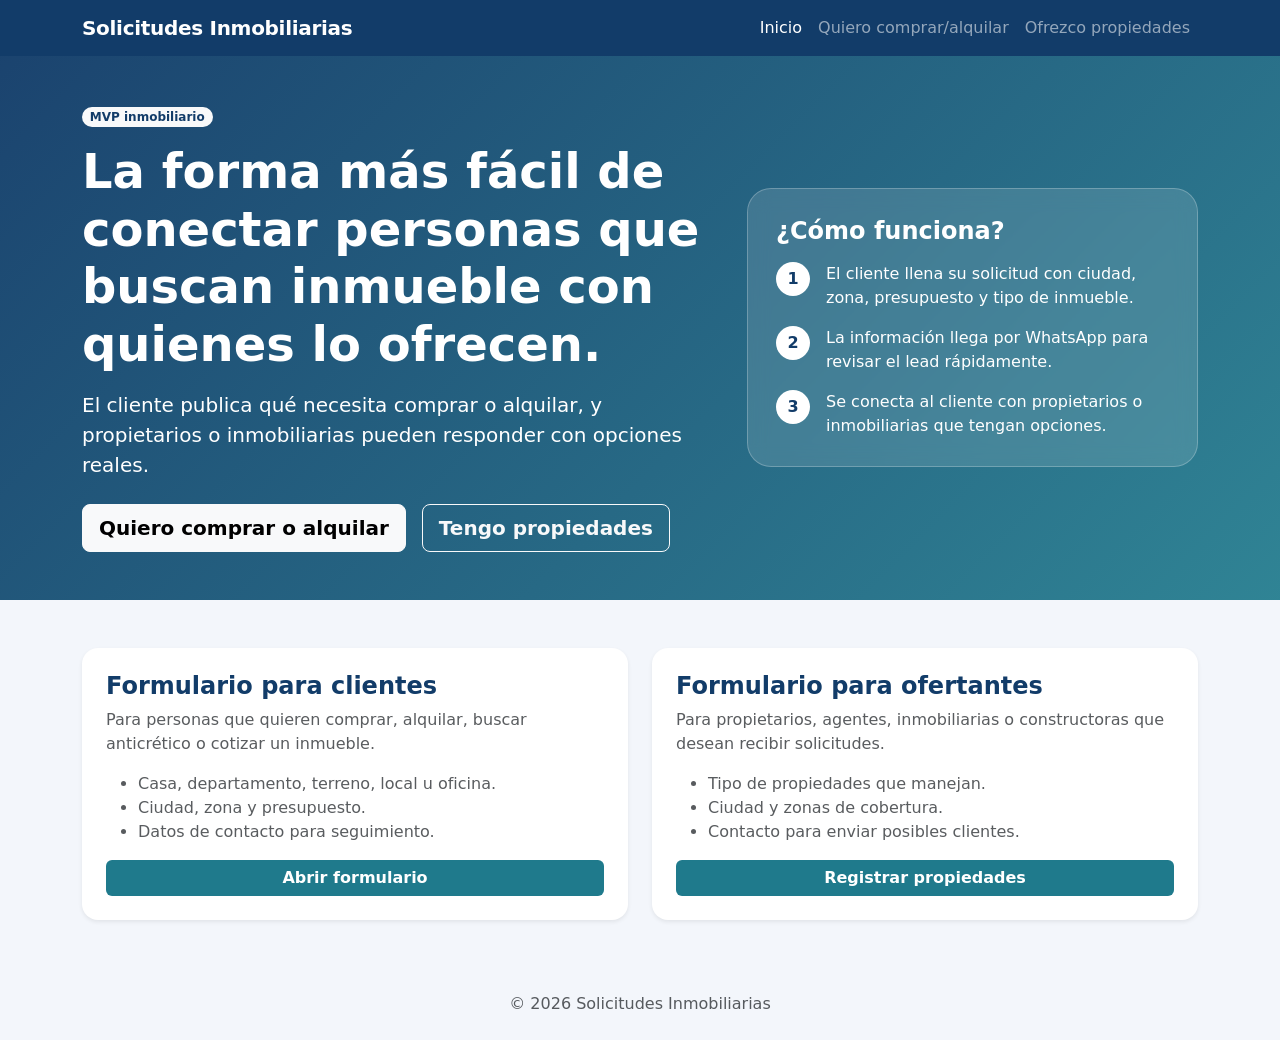
==== index.html @ d3683dda "Primer proyecto" ====
<!doctype html>
<html lang="es">
<head>
  <meta charset="utf-8">
  <meta name="viewport" content="width=device-width, initial-scale=1">
  <title>Solicitudes Inmobiliarias | Inicio</title>

  <!-- Bootstrap 5 -->
  <link href="https://cdn.jsdelivr.net/npm/bootstrap@5.3.3/dist/css/bootstrap.min.css" rel="stylesheet">
  <link rel="stylesheet" href="assets/css/styles.css">
</head>
<body>
  <nav class="navbar navbar-expand-lg navbar-dark bg-primary-custom">
    <div class="container">
      <a class="navbar-brand fw-bold" href="index.html">Solicitudes Inmobiliarias</a>
      <button class="navbar-toggler" type="button" data-bs-toggle="collapse" data-bs-target="#menuPrincipal">
        <span class="navbar-toggler-icon"></span>
      </button>

      <div class="collapse navbar-collapse" id="menuPrincipal">
        <ul class="navbar-nav ms-auto">
          <li class="nav-item"><a class="nav-link active" href="index.html">Inicio</a></li>
          <li class="nav-item"><a class="nav-link" href="comprador.html">Quiero comprar/alquilar</a></li>
          <li class="nav-item"><a class="nav-link" href="ofertante.html">Ofrezco propiedades</a></li>
        </ul>
      </div>
    </div>
  </nav>

  <header class="hero-section text-white">
    <div class="container py-5">
      <div class="row align-items-center g-4">
        <div class="col-lg-7">
          <span class="badge rounded-pill bg-light text-primary-custom mb-3">MVP inmobiliario</span>
          <h1 class="display-5 fw-bold">La forma más fácil de conectar personas que buscan inmueble con quienes lo ofrecen.</h1>
          <p class="lead mt-3">
            El cliente publica qué necesita comprar o alquilar, y propietarios o inmobiliarias pueden responder con opciones reales.
          </p>
          <div class="d-flex flex-column flex-sm-row gap-3 mt-4">
            <a href="comprador.html" class="btn btn-light btn-lg fw-bold">Quiero comprar o alquilar</a>
            <a href="ofertante.html" class="btn btn-outline-light btn-lg fw-bold">Tengo propiedades</a>
          </div>
        </div>

        <div class="col-lg-5">
          <div class="hero-card">
            <h2 class="h4 fw-bold mb-3">¿Cómo funciona?</h2>
            <div class="d-flex gap-3 mb-3">
              <div class="step-number">1</div>
              <p class="mb-0">El cliente llena su solicitud con ciudad, zona, presupuesto y tipo de inmueble.</p>
            </div>
            <div class="d-flex gap-3 mb-3">
              <div class="step-number">2</div>
              <p class="mb-0">La información llega por WhatsApp para revisar el lead rápidamente.</p>
            </div>
            <div class="d-flex gap-3">
              <div class="step-number">3</div>
              <p class="mb-0">Se conecta al cliente con propietarios o inmobiliarias que tengan opciones.</p>
            </div>
          </div>
        </div>
      </div>
    </div>
  </header>

  <main class="container py-5">
    <div class="row g-4">
      <div class="col-md-6">
        <div class="card h-100 shadow-sm border-0 rounded-4">
          <div class="card-body p-4">
            <h2 class="h4 fw-bold text-primary-custom">Formulario para clientes</h2>
            <p class="text-muted">
              Para personas que quieren comprar, alquilar, buscar anticrético o cotizar un inmueble.
            </p>
            <ul class="text-muted">
              <li>Casa, departamento, terreno, local u oficina.</li>
              <li>Ciudad, zona y presupuesto.</li>
              <li>Datos de contacto para seguimiento.</li>
            </ul>
            <a href="comprador.html" class="btn btn-primary-custom w-100 fw-bold">Abrir formulario</a>
          </div>
        </div>
      </div>

      <div class="col-md-6">
        <div class="card h-100 shadow-sm border-0 rounded-4">
          <div class="card-body p-4">
            <h2 class="h4 fw-bold text-primary-custom">Formulario para ofertantes</h2>
            <p class="text-muted">
              Para propietarios, agentes, inmobiliarias o constructoras que desean recibir solicitudes.
            </p>
            <ul class="text-muted">
              <li>Tipo de propiedades que manejan.</li>
              <li>Ciudad y zonas de cobertura.</li>
              <li>Contacto para enviar posibles clientes.</li>
            </ul>
            <a href="ofertante.html" class="btn btn-primary-custom w-100 fw-bold">Registrar propiedades</a>
          </div>
        </div>
      </div>
    </div>
  </main>

  <footer class="py-4 text-center text-muted">
    <div class="container">
      © 2026 Solicitudes Inmobiliarias
    </div>
  </footer>

  <script src="https://cdn.jsdelivr.net/npm/bootstrap@5.3.3/dist/js/bootstrap.bundle.min.js"></script>
</body>
</html>
---- assets/css/styles.css ----
/* Estilos propios encima de Bootstrap */

:root {
  --primary-custom: #123c69;
  --secondary-custom: #1f7a8c;
  --soft-bg: #f3f6fb;
}

body {
  background: var(--soft-bg);
}

.bg-primary-custom {
  background: var(--primary-custom);
}

.text-primary-custom {
  color: var(--primary-custom);
}

.btn-primary-custom {
  background: var(--secondary-custom);
  color: #fff;
  border: none;
}

.btn-primary-custom:hover {
  background: #155f6d;
  color: #fff;
}

.hero-section {
  background:
    linear-gradient(135deg, rgba(18, 60, 105, 0.96), rgba(31, 122, 140, 0.92)),
    radial-gradient(circle at top right, rgba(255,255,255,0.2), transparent 35%);
  min-height: 440px;
  display: flex;
  align-items: center;
}

.page-header {
  background: linear-gradient(135deg, var(--primary-custom), var(--secondary-custom));
}

.hero-card {
  background: rgba(255, 255, 255, 0.13);
  border: 1px solid rgba(255, 255, 255, 0.24);
  backdrop-filter: blur(10px);
  border-radius: 24px;
  padding: 28px;
}

.step-number {
  width: 34px;
  min-width: 34px;
  height: 34px;
  border-radius: 50%;
  background: #fff;
  color: var(--primary-custom);
  display: flex;
  align-items: center;
  justify-content: center;
  font-weight: 800;
}

.option-box {
  background: #f7f9fc;
  border: 1px solid #e0e7ef;
  border-radius: 12px;
  padding: 12px 14px;
  height: 100%;
}

.form-control,
.form-select {
  border-radius: 12px;
  padding: 12px 14px;
}

.card {
  overflow: hidden;
}

.navbar-brand {
  letter-spacing: -0.3px;
}
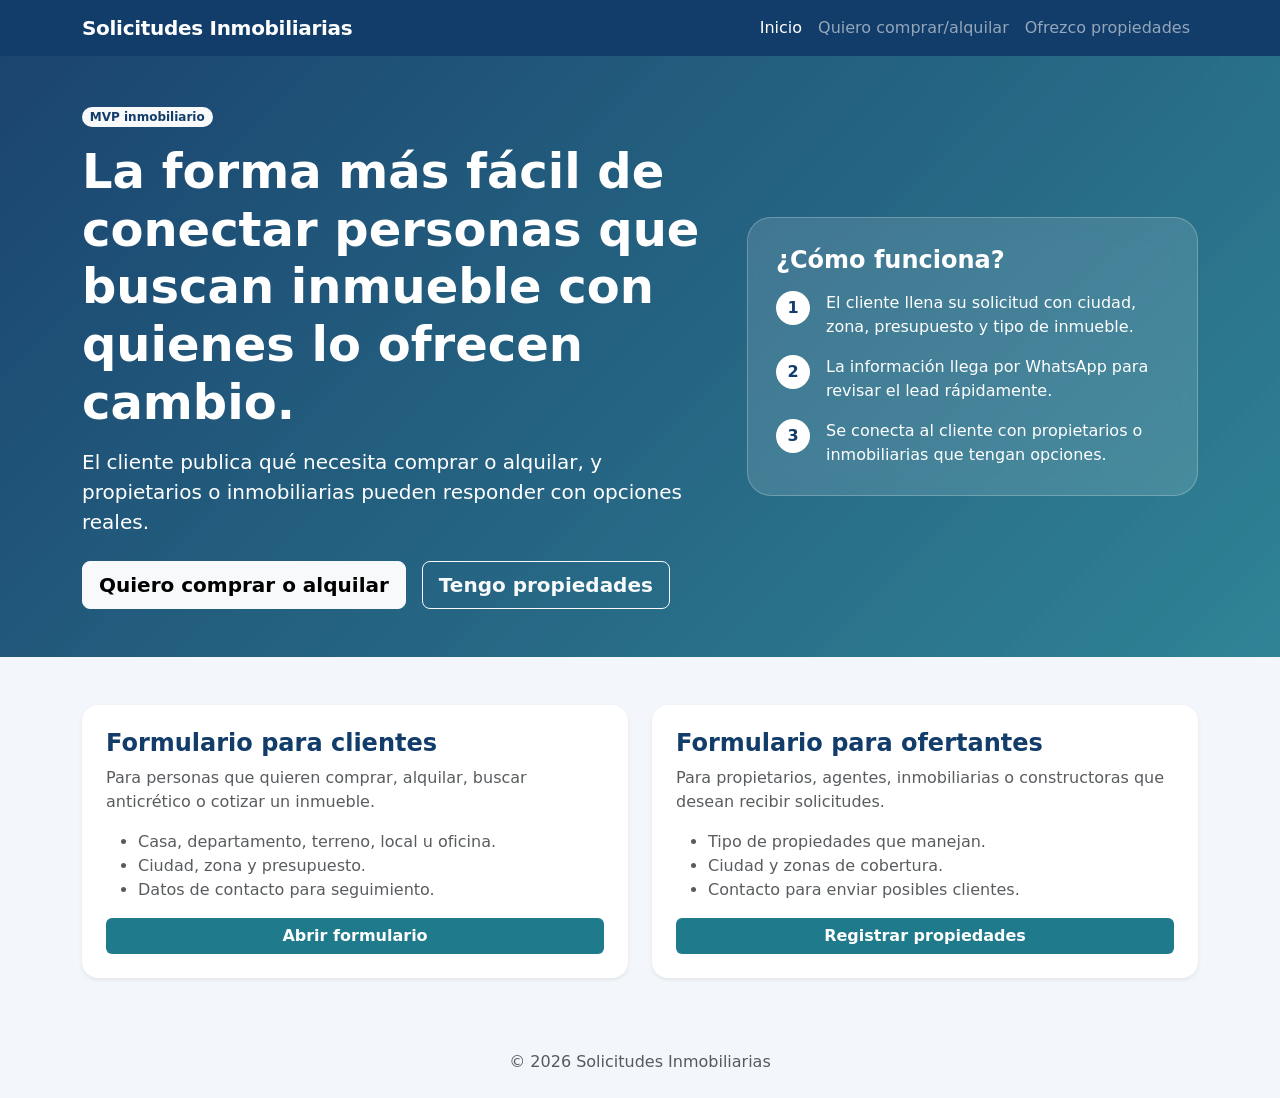
==== commit 7fe46e65: "Actualizo página principal" ====
--- a/index.html
+++ b/index.html
@@ -32,7 +32,7 @@
       <div class="row align-items-center g-4">
         <div class="col-lg-7">
           <span class="badge rounded-pill bg-light text-primary-custom mb-3">MVP inmobiliario</span>
-          <h1 class="display-5 fw-bold">La forma más fácil de conectar personas que buscan inmueble con quienes lo ofrecen.</h1>
+          <h1 class="display-5 fw-bold">La forma más fácil de conectar personas que buscan inmueble con quienes lo ofrecen cambio.</h1>
           <p class="lead mt-3">
             El cliente publica qué necesita comprar o alquilar, y propietarios o inmobiliarias pueden responder con opciones reales.
           </p>
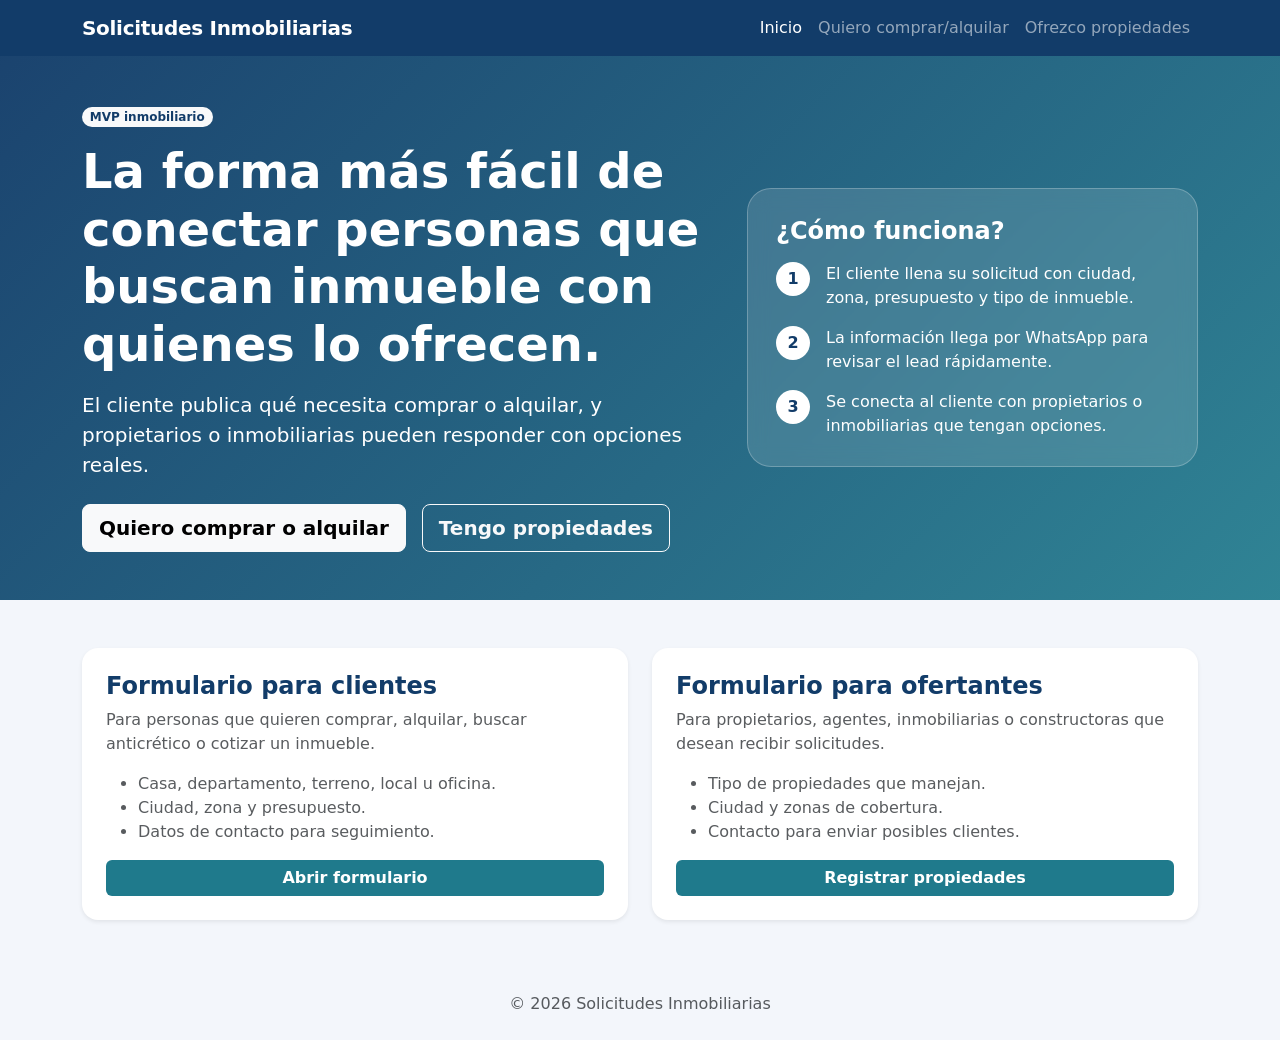
==== commit 90f43689: "cambio 2" ====
--- a/index.html
+++ b/index.html
@@ -32,7 +32,7 @@
       <div class="row align-items-center g-4">
         <div class="col-lg-7">
           <span class="badge rounded-pill bg-light text-primary-custom mb-3">MVP inmobiliario</span>
-          <h1 class="display-5 fw-bold">La forma más fácil de conectar personas que buscan inmueble con quienes lo ofrecen cambio.</h1>
+          <h1 class="display-5 fw-bold">La forma más fácil de conectar personas que buscan inmueble con quienes lo ofrecen.</h1>
           <p class="lead mt-3">
             El cliente publica qué necesita comprar o alquilar, y propietarios o inmobiliarias pueden responder con opciones reales.
           </p>
